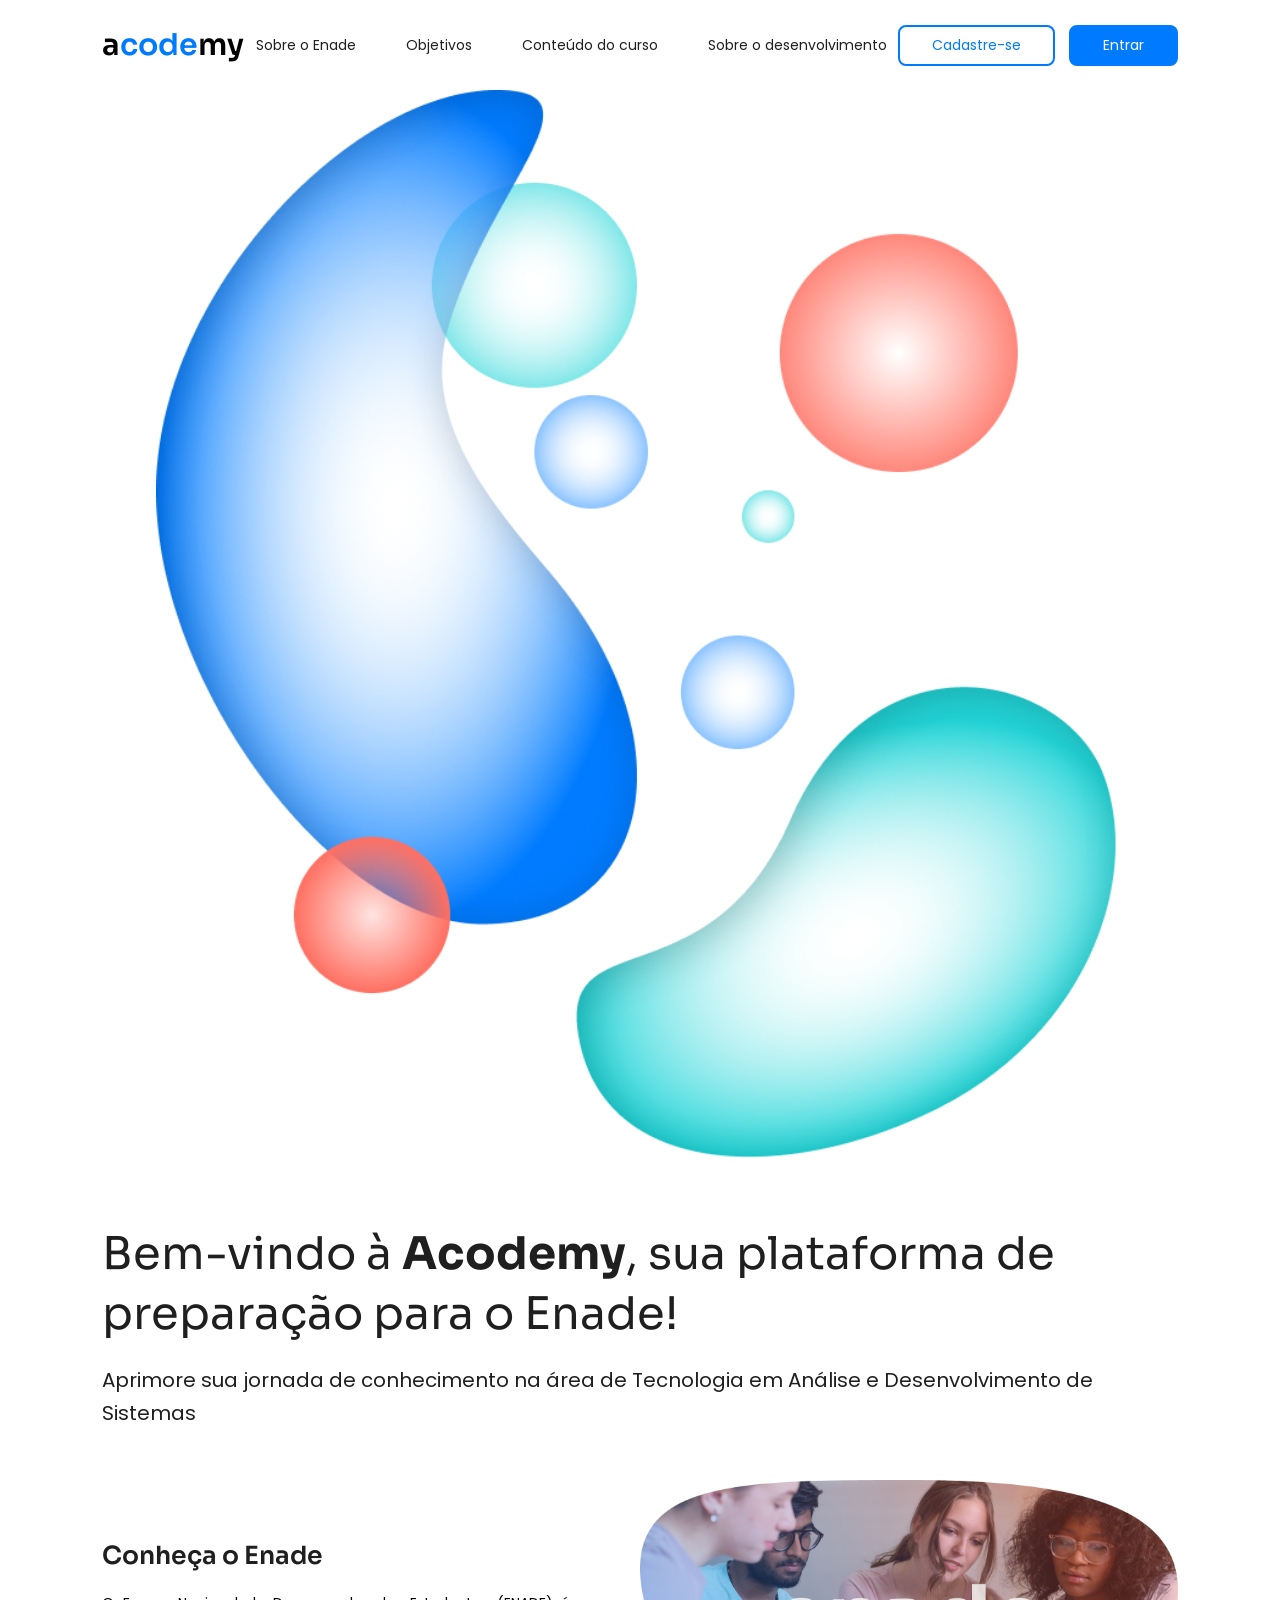
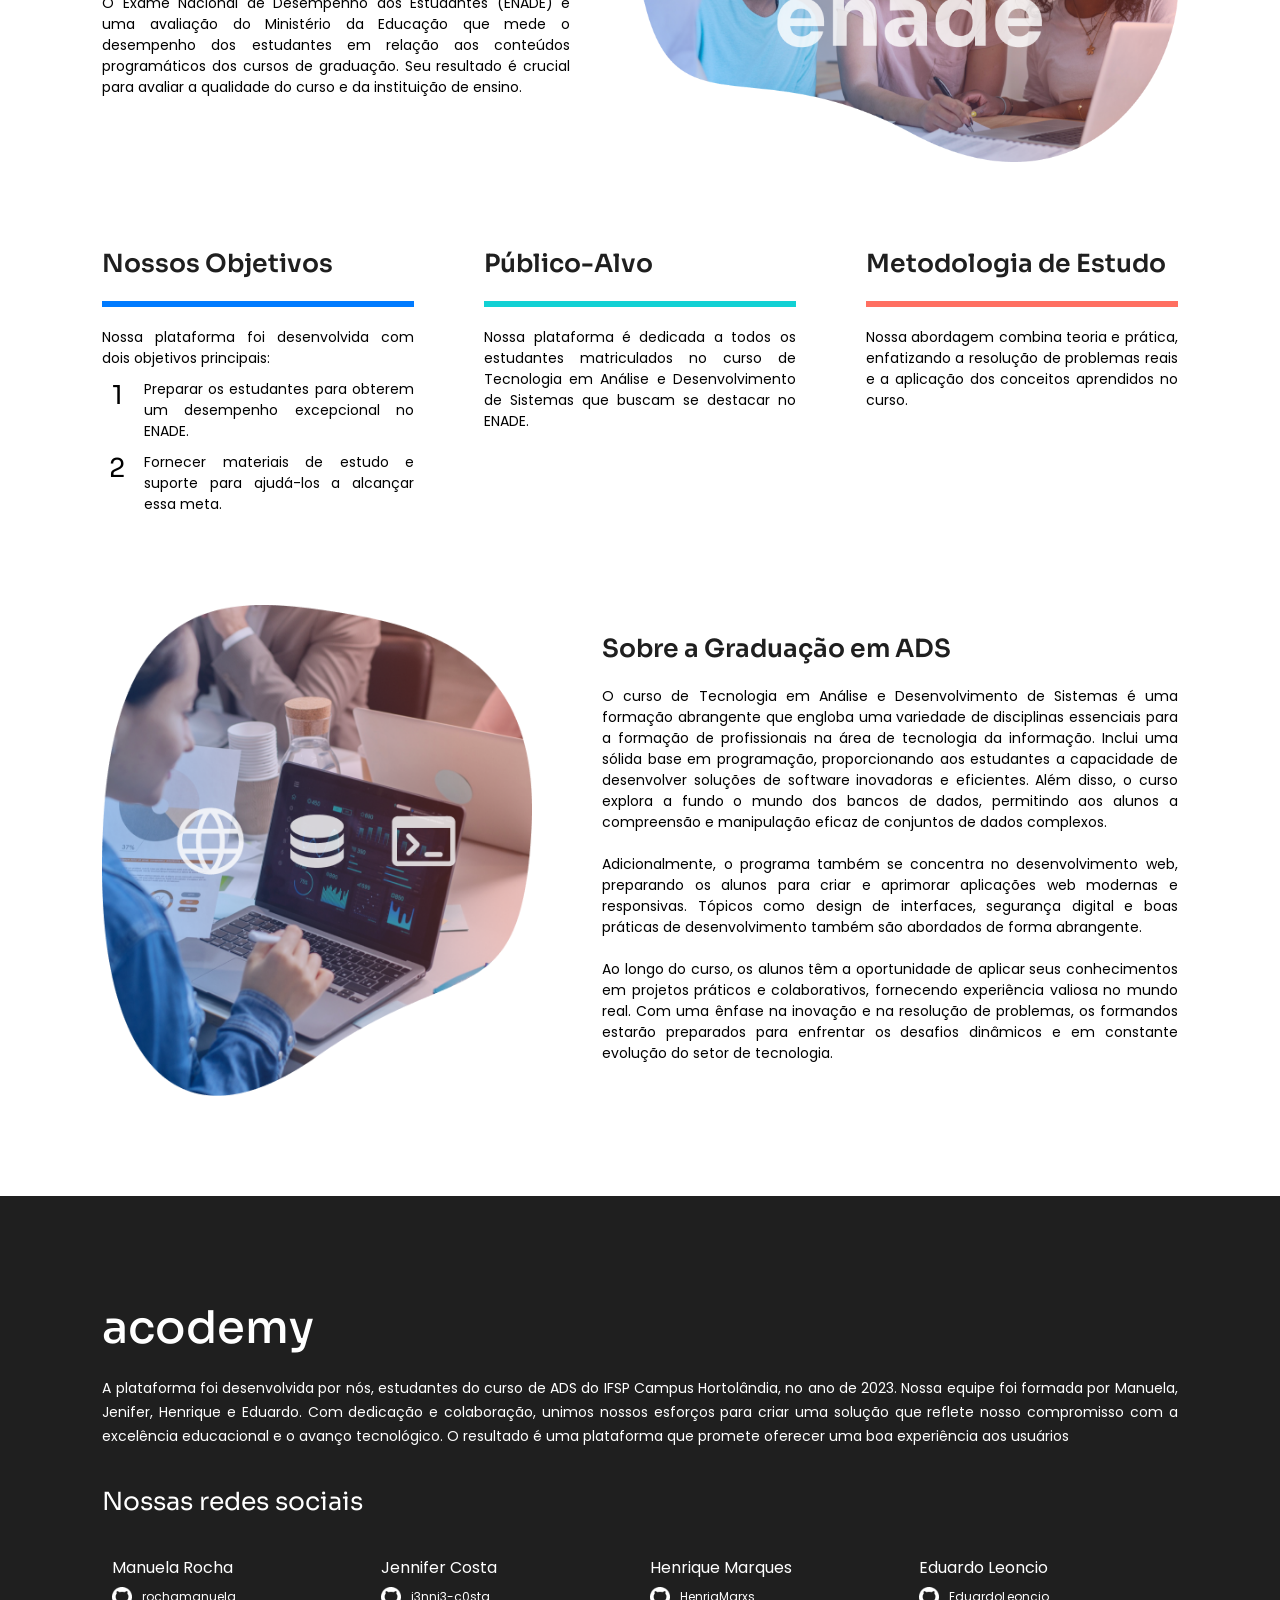
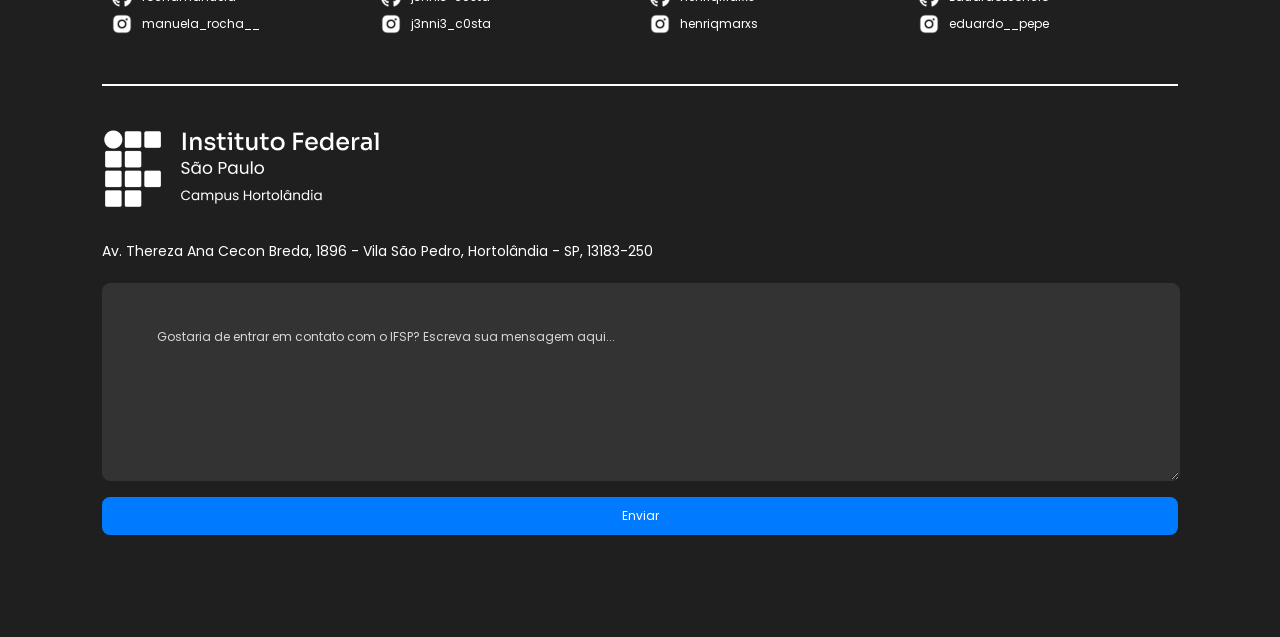
==== index.html @ 6feedfe7 "10/12/2023 - 17:38" ====
<!DOCTYPE html>
<html lang="pt-br">
<head>
    <meta charset="UTF-8">
    <meta name="viewport" content="width=device-width, initial-scale=1">
    <link rel="stylesheet" href="style.css">
    <title>Home</title>
</head>
<body>
    <nav class="navbar">
        <div class="logotipo">
            <p>a
            <div class="code">code</div>my</p>
        </div>
        <div class="links">
            <a href="#sobre">Sobre o Enade</a>
            <a href="#objetivos">Objetivos</a>
            <a href="#conteudo">Conteúdo do curso</a>
            <a href="#desenvolvimento">Sobre o desenvolvimento</a>
        </div>
        <div class="buttons">
            <a href="html/cadastro.html" id="deactivate">Cadastre-se</a>
            <a href="pages/auth/login/login.html">Entrar</a>
        </div>
    </nav>
    <header class="header">
        <img src="images/bubbles.png" alt="" class="img">
        <div class="title">
            <h1>Bem-vindo à <b>Acodemy</b>, sua plataforma de preparação para o Enade!</h1>
            <h3>Aprimore sua jornada de conhecimento na área de Tecnologia em Análise
                e Desenvolvimento de Sistemas</h3>
        </div>
    </header>
    <main>
        <section class="top-topic" id="sobre">
            <div class="text">
                <h2>Conheça o Enade</h2>
                <p>O Exame Nacional de Desempenho dos Estudantes (ENADE) é uma avaliação
                    do Ministério da Educação que mede o desempenho dos estudantes em relação
                    aos conteúdos programáticos dos cursos de graduação. Seu resultado é crucial
                    para avaliar a qualidade do curso e da instituição de ensino.</p>
            </div>
            <img src="images/students-group.png" alt="" width="50%" height="auto">
        </section>
        <section class="center-topics" id="objetivos">
            <div class="item">
                <h2>Nossos Objetivos</h2>
                <hr id="blue">
                <p>Nossa plataforma foi desenvolvida com dois objetivos principais:</p>
                <div class="text-topic">
                    <div class="row">
                        <p class="number-topic">1</p>
                        <p>Preparar os estudantes para obterem um desempenho excepcional no ENADE.</p>
                    </div>
                    <div class="row">
                        <p class="number-topic">2</p>
                        <p>Fornecer materiais de estudo e suporte para ajudá-los a alcançar essa meta.</p>
                    </div>
                </div>
            </div>
            <div class="item">
                <h2>Público-Alvo</h2>
                <hr id="turquesa">
                <p>Nossa plataforma é dedicada a todos os estudantes matriculados no curso de
                    Tecnologia em Análise e Desenvolvimento de Sistemas que buscam se destacar no ENADE.</p>
            </div>
            <div class="item">
                <h2>Metodologia de Estudo</h2>
                <hr id="salmon">
                <p>Nossa abordagem combina teoria e prática, enfatizando a resolução de problemas
                    reais e a aplicação dos conceitos aprendidos no curso.</p>
            </div>
        </section>
        <section class="bottom-topic" id="conteudo">
            <img src="images/languages-group.png" alt="" width="40%" height="auto">
            <div class="text">
                <h2>Sobre a Graduação em ADS</h2>
                <p>O curso de Tecnologia em Análise e Desenvolvimento de Sistemas é uma formação abrangente
                    que engloba uma variedade de disciplinas essenciais para a formação de profissionais na
                    área de tecnologia da informação. Inclui uma sólida base em programação, proporcionando
                    aos estudantes a capacidade de desenvolver soluções de software inovadoras e eficientes.
                    Além disso, o curso explora a fundo o mundo dos bancos de dados, permitindo aos alunos
                    a compreensão e manipulação eficaz de conjuntos de dados complexos.</p><br>

                <p>Adicionalmente, o programa também se concentra no desenvolvimento web, preparando os
                    alunos para criar e aprimorar aplicações web modernas e responsivas. Tópicos como design
                    de interfaces, segurança digital e boas práticas de desenvolvimento também são abordados
                    de forma abrangente.</p><br>

                <p>Ao longo do curso, os alunos têm a oportunidade de aplicar seus conhecimentos em
                    projetos práticos e colaborativos, fornecendo experiência valiosa no mundo real. Com
                    uma ênfase na inovação e na resolução de problemas, os formandos estarão preparados
                    para enfrentar os desafios dinâmicos e em constante evolução do setor de tecnologia.</p>
            </div>
        </section>
    </main>
    <footer class="footer" id="desenvolvimento">
        <div class="infos">
            <div class="logotipo">acodemy</div>
            <p class="text">A plataforma foi desenvolvida por nós, estudantes do curso de ADS do IFSP Campus Hortolândia,
                no ano de 2023. Nossa equipe foi formada por Manuela, Jenifer, Henrique e Eduardo. Com dedicação
                e colaboração, unimos nossos esforços para criar uma solução que reflete nosso compromisso com
                a excelência educacional e o avanço tecnológico. O resultado é uma plataforma que promete oferecer
                uma boa experiência aos usuários</p>

            <h2 id="social-media">Nossas redes sociais</h2>

            <div class="media-links">
                <div class="member-social-media">
                    <p>Manuela Rocha</p>
                    <a href="https://github.com/rochamanuela" class="link-social-media">
                        <img src="images/icons/bi_github.png" alt="">
                        rochamanuela
                    </a>
                    <a href="https://www.instagram.com/manuela_rocha__/" class="link-social-media">
                        <img src="images/icons/formkit_instagram.png" alt="">
                        manuela_rocha__
                    </a>
                </div>
                <div class="member-social-media">
                    <p>Jennifer Costa</p>
                    <a href="https://github.com/j3nni3-c0sta" class="link-social-media">
                        <img src="images/icons/bi_github.png" alt="">
                        j3nni3-c0sta
                    </a>
                    <a href="https://www.instagram.com/j3nni3_c0sta/" class="link-social-media">
                        <img src="images/icons/formkit_instagram.png" alt="">
                        j3nni3_c0sta
                    </a>
                </div>
                <div class="member-social-media">
                    <p>Henrique Marques</p>
                    <a href="https://github.com/HenriqMarxs" class="link-social-media">
                        <img src="images/icons/bi_github.png" alt="">
                        HenriqMarxs
                    </a>
                    <a href="https://www.instagram.com/henriqmarxs" class="link-social-media">
                        <img src="images/icons/formkit_instagram.png" alt="">
                        henriqmarxs
                    </a>
                </div>
                <div class="member-social-media">
                    <p>Eduardo Leoncio</p>
                    <a href="https://github.com/EduardoLeoncio" class="link-social-media">
                        <img src="images/icons/bi_github.png" alt="">
                        EduardoLeoncio
                    </a>
                    <a href="https://www.instagram.com/eduardo__pepe/" class="link-social-media">
                        <img src="images/icons/formkit_instagram.png" alt="">
                        eduardo__pepe
                    </a>
                </div>
            </div>
        </div>
        <hr>
        <div class="adress">
            <img src="images/icons/logo_ifsp.png" alt="">
            <p>Av. Thereza Ana Cecon Breda, 1896 - Vila São Pedro, Hortolândia - SP, 13183-250</p>
            <form action="">
                <textarea placeholder="Gostaria de entrar em contato com o IFSP? Escreva sua mensagem aqui..." class="custom-input"></textarea>
                <input type="submit" value="Enviar">
            </form>
        </div>
    </footer>
</body>
</html>
---- style.css ----
@import url('https://fonts.googleapis.com/css2?family=Poppins:wght@400;500;600;700&family=Sora:wght@300;400;500;600;700&display=swap');

* {
    margin: 0;
    padding: 0;
}

:root {
    --blue: #007BFF;
    --turquoise: #11D1D4;
    --salmon: #FF6F61;
    --black: #1F1F1F;
    --white: #FFF;
}

html {
    scroll-behavior: smooth;
    /* Adiciona a rolagem suave para todos os elementos */
}

body {
    display: flex;
    flex-direction: column;

    background-color: var(--white);
    font-family: 'Poppins', sans-serif;
    font-size: 14px;
}

p {
    text-align: justify;
}

.header .title h1 {
    color: var(--black);
    font-family: Sora;
    font-size: 45px;
    font-style: normal;
    font-weight: 400;
    line-height: 60px;
}

.navbar {
    display: flex;
    flex-direction: row;
    justify-content: space-between;
    align-items: center;
    height: 90px;
    padding: 0 8%;
}

.navbar a {
    color: var(--black);
    font-family: Poppins;
    font-size: 14px;
    font-style: normal;
    font-weight: 400;
    text-decoration: none;
    transition: .3s;
}

.navbar .links a:hover {
    color: var(--blue);
}

.navbar .links {
    display: flex;
    gap: 50px;
}

.navbar .logotipo {
    font-size: 30px;
    font-weight: 600;
    font-family: Sora;

    display: flex;
    flex-direction: row;
}

.navbar .logotipo .code {
    color: var(--blue);
}

.navbar .buttons {
    display: flex;
    gap: 14px;
}

.navbar .buttons a {
    padding: 8px 32px;
    background-color: var(--blue);
    font-family: Poppins;
    font-size: 14px;
    border: 2px solid var(--blue);
    border-radius: 8px;
    color: #fff;
    cursor: pointer;
    transition: .5s;
}

#deactivate {
    background-color: var(--white);
    color: var(--blue);
}

.navbar .buttons a:hover,
#deactivate:hover {
    background-color: #005fc4;
    border-color: #005fc4;
    color: #fff;
}

.header {
    display: flex;
    flex-direction: row;
    align-items: center;
    justify-content: space-evenly;

    gap: 65px;
    padding: 160px;
}

.header .img {
    width: 50%;
    height: auto;
    margin-left: -50px;
}

.header .title h3 {
    color: #1F1F1F;
    font-family: Poppins;
    font-size: 20px;
    font-style: normal;
    font-weight: 400;
    line-height: 33px;
    margin-top: 32px;
}

main {
    padding: 0 8%;
}

main .top-topic,
main .center-topics,
main .bottom-topic {
    display: flex;
    flex-direction: row;
}

main .top-topic,
main .bottom-topic {
    align-items: center;
    justify-content: space-between;
    gap: 70px
}

main .top-topic h2,
main .center-topics h2,
main .bottom-topic h2 {
    color: #1F1F1F;
    text-align: justify;
    font-family: Sora;
    font-size: 25px;
    font-style: normal;
    font-weight: 600;
    line-height: 24px;
    margin-bottom: 25px;
}

main .center-topics {
    gap: 70px;
    align-items: start;
    margin-top: 90px;
    margin-bottom: 90px;
}

main .center-topics .item {
    flex-wrap: wrap;
    flex: 1 30%
}

main .bottom-topic {
    margin-bottom: 100px;
}

hr {
    border: 3px solid;
    margin-bottom: 20px;
}

.text-topic {
    display: flex;
    flex-direction: column;
}

.row {
    display: flex;
    flex-direction: row;

    margin-top: 10px;
    gap: 12px;
}

.number-topic {
    font-size: 26px;
    text-align: center;
    width: 60px;
    font-family: 'Sora', sans-serif;
}

#blue {
    border-color: var(--blue);
}

#turquesa {
    border-color: var(--turquoise);
}

#salmon {
    border-color: var(--salmon);
}



body::-webkit-scrollbar {
    width: 5px;
    z-index: -1;
    overflow: scroll;
}

body::-webkit-scrollbar-track {
    background: var(--black);
}

body::-webkit-scrollbar-thumb {
    background-color: #555555;
    border-radius: 0px;
    border: 1px solid transparent;
    z-index: -1;
}


/* adicionando responsividade */
@media screen and (max-width: 1300px) {
    .header {
        flex-direction: column;
        align-items: center;
        justify-content: space-between;

        gap: 65px;
        padding: 0 8%;
    }

    .header .img {
        width: 90%;
        height: auto;
        margin: auto;
    }

    .header .title h3 {
        margin-top: 20px;
        margin-bottom: 50px;
    }
}

@media screen and (max-width: 1240px) {

    main .top-topic,
    main .center-topics,
    main .bottom-topic {
        display: flex;
        flex-direction: column;
    }

    main .top-topic,
    main .bottom-topic {
        align-items: center;
        justify-content: space-between;
        gap: 70px
    }

    .header .img {
        width: 90%;
        height: auto;
        margin: auto;
    }
}


/* tudo do footer tá aqui */
.footer {
    background-color: var(--black);
    color: var(--white);
    width: auto;
    height: auto;
    padding: 4% 8%;
    gap: 5%;
    display: flex;
    flex-direction: row;
}

.footer hr {
    border: 1px solid var(--white);
}

.footer p {
    color: #FFF;
    text-align: justify;
    font-family: Poppins;
    font-size: 14px;
    font-style: normal;
    font-weight: 400;
    line-height: 24px;
}

.footer .infos {
    width: 60%;
}

.footer .adress {
    width: 40%;
}

.footer .infos a {
    text-decoration: none;
    color: var(--white);
    font-size: 12px;

    display: flex;
    flex-direction: row;
    align-items: center;
    gap: 10px;
    margin-top: 7px;
}

.footer .infos a img {
    width: 20px;
    height: 20px;
}

.footer .logotipo {
    font-size: 45px;
    font-weight: 500;
    font-family: Sora;
    margin-bottom: 20px;
}

.footer .text {
    margin-bottom: 30px;
}

#social-media {
    color: #FFF;
    font-family: Sora;
    font-size: 25px;
    font-style: normal;
    font-weight: 400;
    line-height: 48px;
    margin-bottom: 20px;
}

.custom-input {
    border-radius: 8px;
    background-color: #333;
    color: white;
    border: 1px solid #333;
    outline: none;

    font-family: Poppins;
    width: 90%;
    height: 110px;
    padding: 4% 5%;
    margin-top: 20px;
    margin-bottom: 10px;

    transition: .5s;
}

.custom-input:focus {
    border: 1px solid #005fc4;
}

.custom-input::placeholder {
    color: rgba(255, 255, 255, 0.80);
    text-align: justify;
    font-family: Poppins;
    font-size: 12px;
    font-style: normal;
    font-weight: 400;
    line-height: 20px;
}

input[type="submit"] {
    padding: 8px 32px;
    background-color: var(--blue);
    font-family: Poppins;
    font-size: 12px;
    border: 2px solid var(--blue);
    border-radius: 8px;
    color: #fff;
    cursor: pointer;
    transition: .5s;
    width: 100%;
    margin-top: 0;
}

input[type="submit"]:hover {
    background-color: #005fc4;
    border-color: #005fc4;
    color: #fff;
}

.footer .adress p {
    font-size: 14px;
    margin-top: 20px;
}

@media screen and (max-width: 1300px) {
    .footer {
        display: flex;
        flex-direction: column;
        gap: 10%;
        padding: 8%;
    }

    .footer .infos,
    .footer .adress {
        width: 100%;
    }

    .footer hr {
        margin: 40px 0;
    }
}

.member-social-media p {
    font-size: 16px;
    margin-bottom: 4px;
}

.media-links {
    display: flex;
    flex-wrap: wrap;
}

.member-social-media {
    flex: 1 0 25%;
    box-sizing: border-box;
    padding: 10px;
}

@media screen and (max-width: 780px) {
    .member-social-media {
        flex: 1 0 50%;
    }
}

@media screen and (max-width: 400px) {
    .member-social-media {
        flex: 1 0 100%;
    }
}
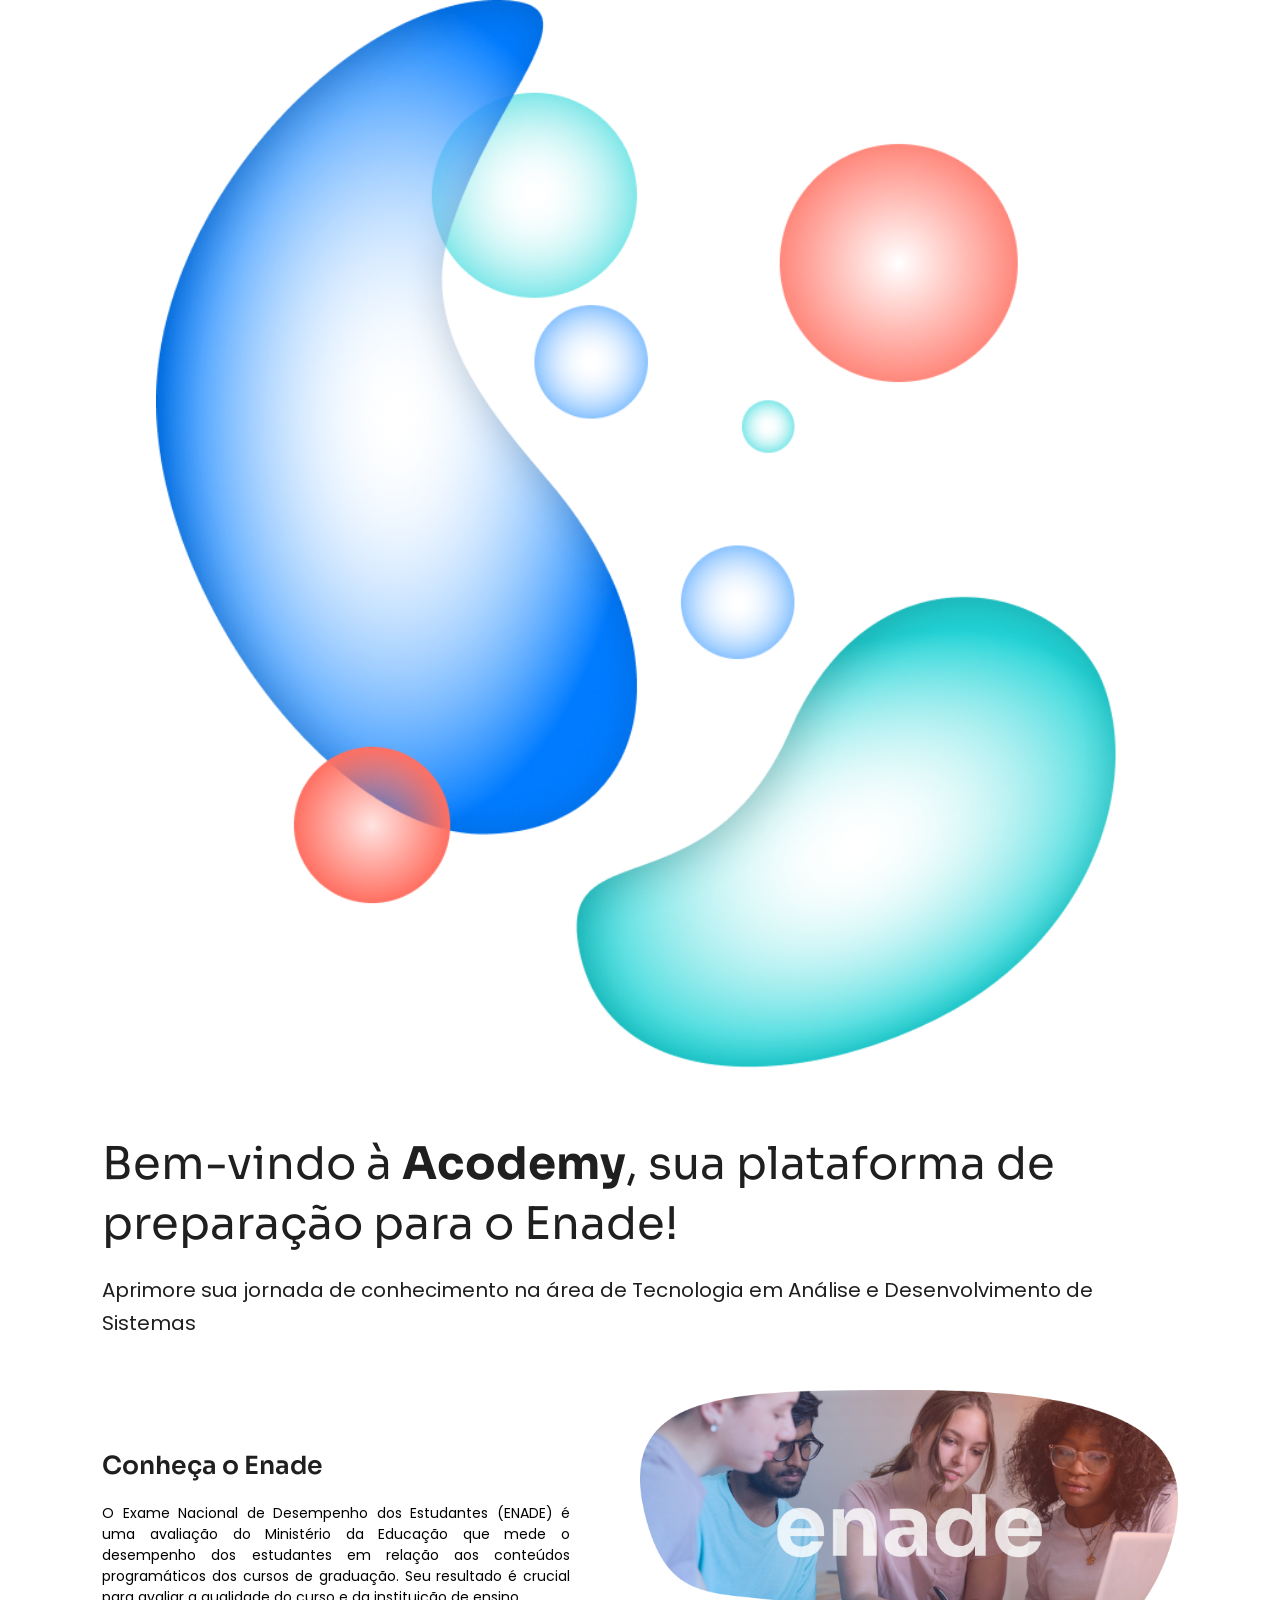
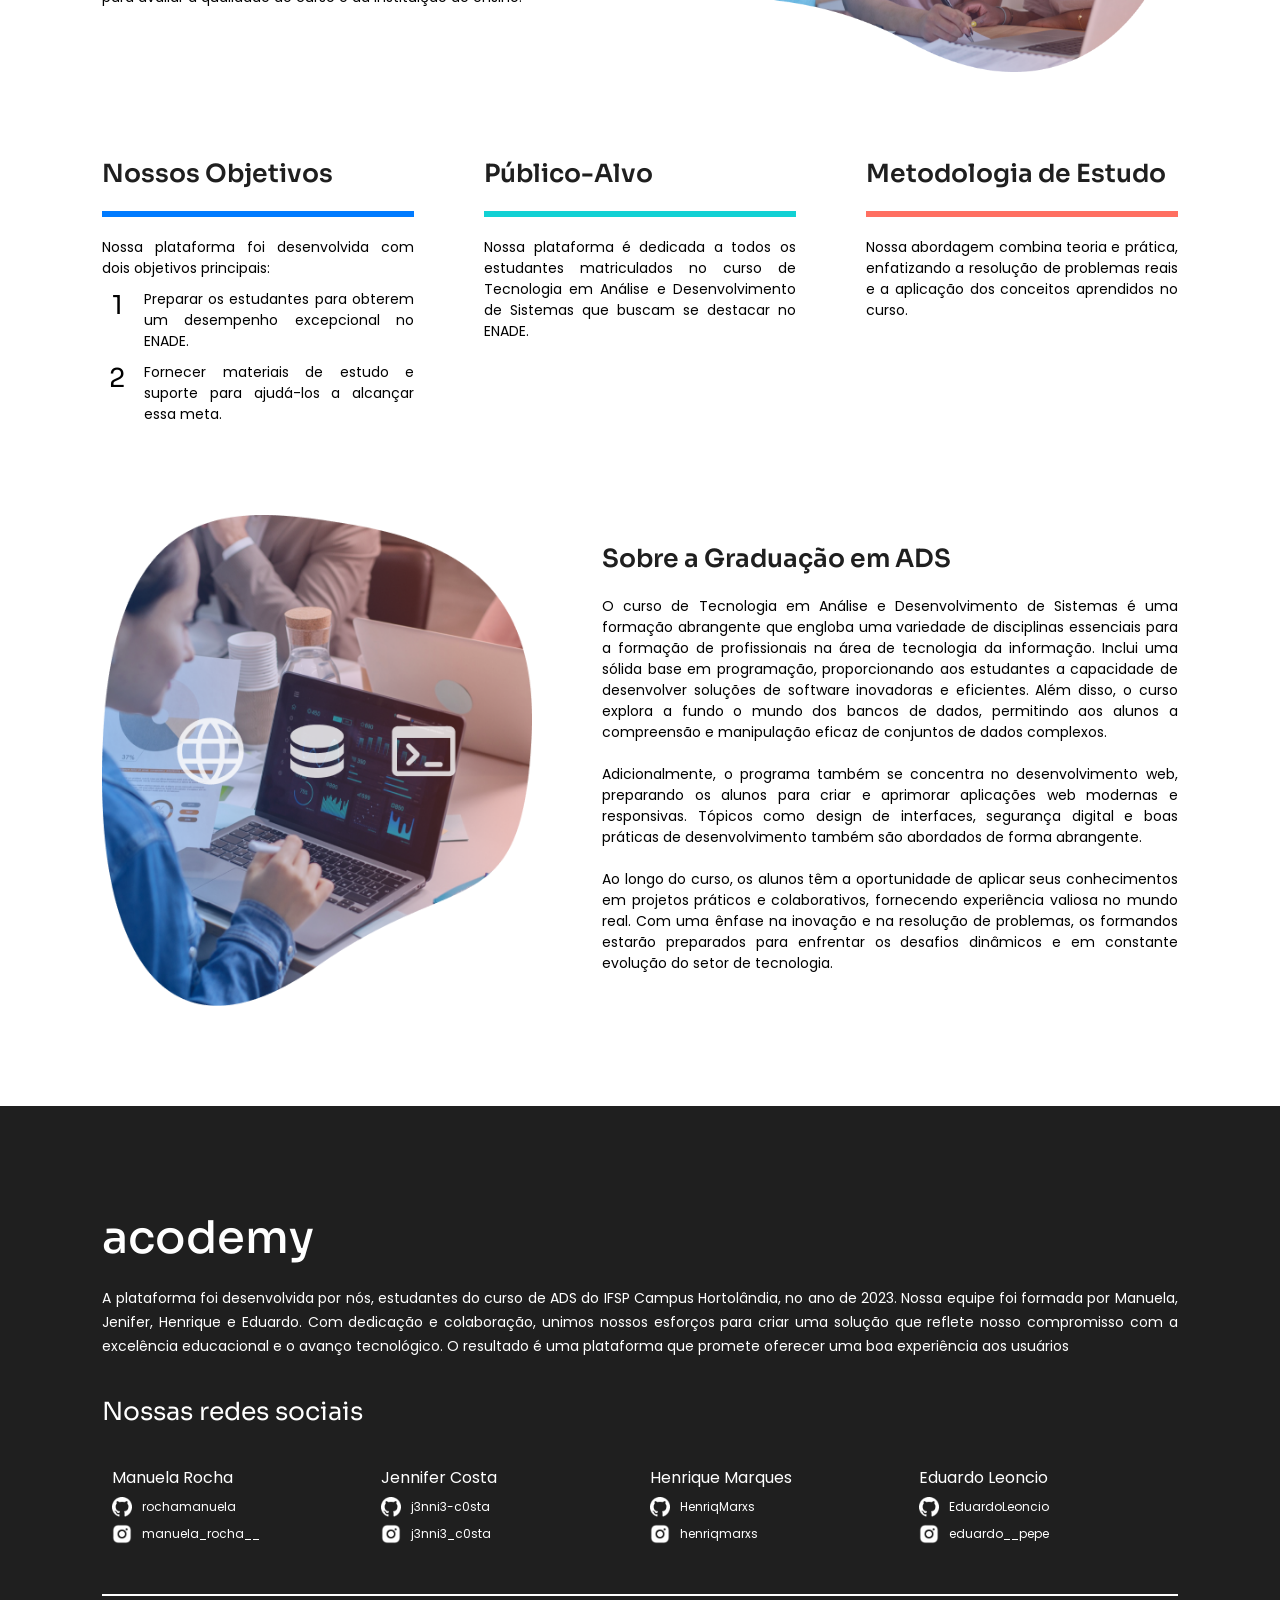
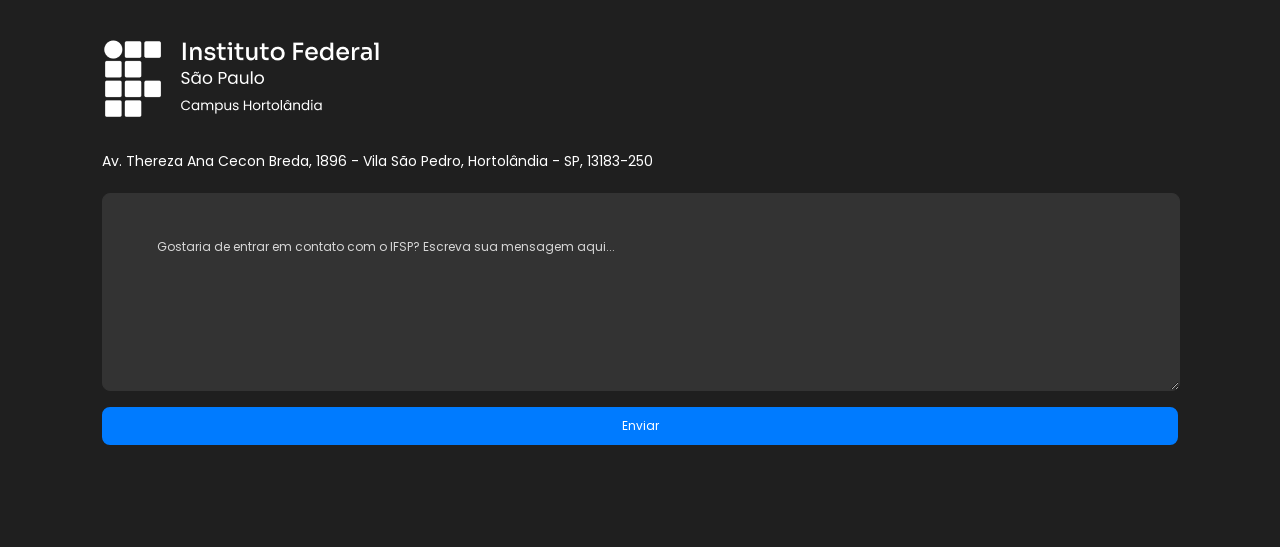
==== commit 420db7ad: "11/12/2023 - 16:30" ====
--- a/index.html
+++ b/index.html
@@ -7,22 +7,7 @@
     <title>Home</title>
 </head>
 <body>
-    <nav class="navbar">
-        <div class="logotipo">
-            <p>a
-            <div class="code">code</div>my</p>
-        </div>
-        <div class="links">
-            <a href="#sobre">Sobre o Enade</a>
-            <a href="#objetivos">Objetivos</a>
-            <a href="#conteudo">Conteúdo do curso</a>
-            <a href="#desenvolvimento">Sobre o desenvolvimento</a>
-        </div>
-        <div class="buttons">
-            <a href="html/cadastro.html" id="deactivate">Cadastre-se</a>
-            <a href="pages/auth/login/login.html">Entrar</a>
-        </div>
-    </nav>
+    
     <header class="header">
         <img src="images/bubbles.png" alt="" class="img">
         <div class="title">
